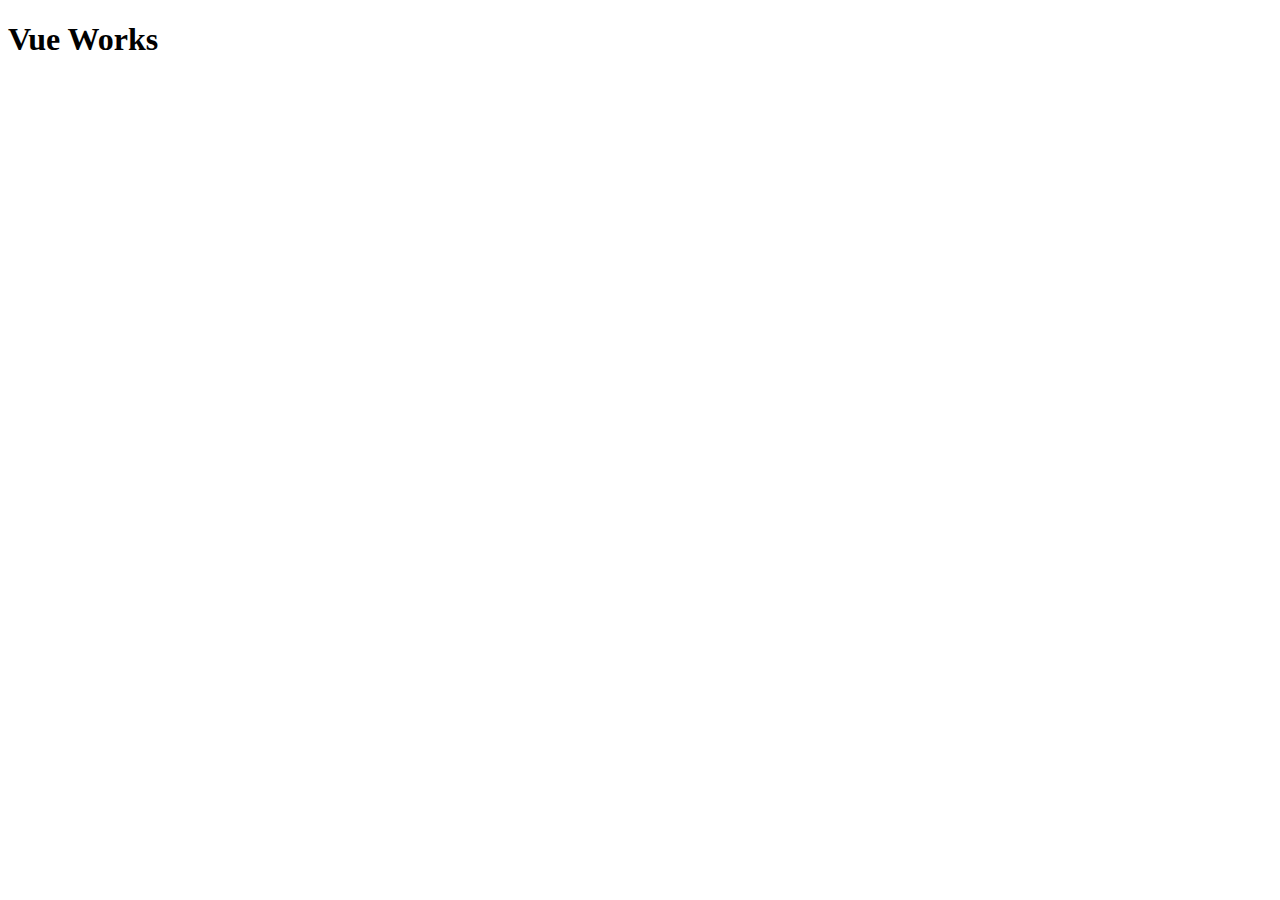
==== index.html @ ab4d7615 "add bootstrap CDN" ====
<!DOCTYPE html>
<html lang="zh-Hant-TW">
<head>
  <meta charset="UTF-8">
  <meta http-equiv="X-UA-Compatible" content="IE=edge">
  <meta name="viewport" content="width=device-width, initial-scale=1.0">
  <title>Vue Works</title>
  <link href="https://cdn.jsdelivr.net/npm/bootstrap@5.1.1/dist/css/bootstrap.min.css" rel="stylesheet" integrity="sha384-F3w7mX95PdgyTmZZMECAngseQB83DfGTowi0iMjiWaeVhAn4FJkqJByhZMI3AhiU" crossorigin="anonymous">
</head>
<body>
  <h1>Vue Works</h1>
  
  <script src="https://cdn.jsdelivr.net/npm/bootstrap@5.1.1/dist/js/bootstrap.bundle.min.js" integrity="sha384-/bQdsTh/da6pkI1MST/rWKFNjaCP5gBSY4sEBT38Q/9RBh9AH40zEOg7Hlq2THRZ" crossorigin="anonymous"></script>
</body>
</html>
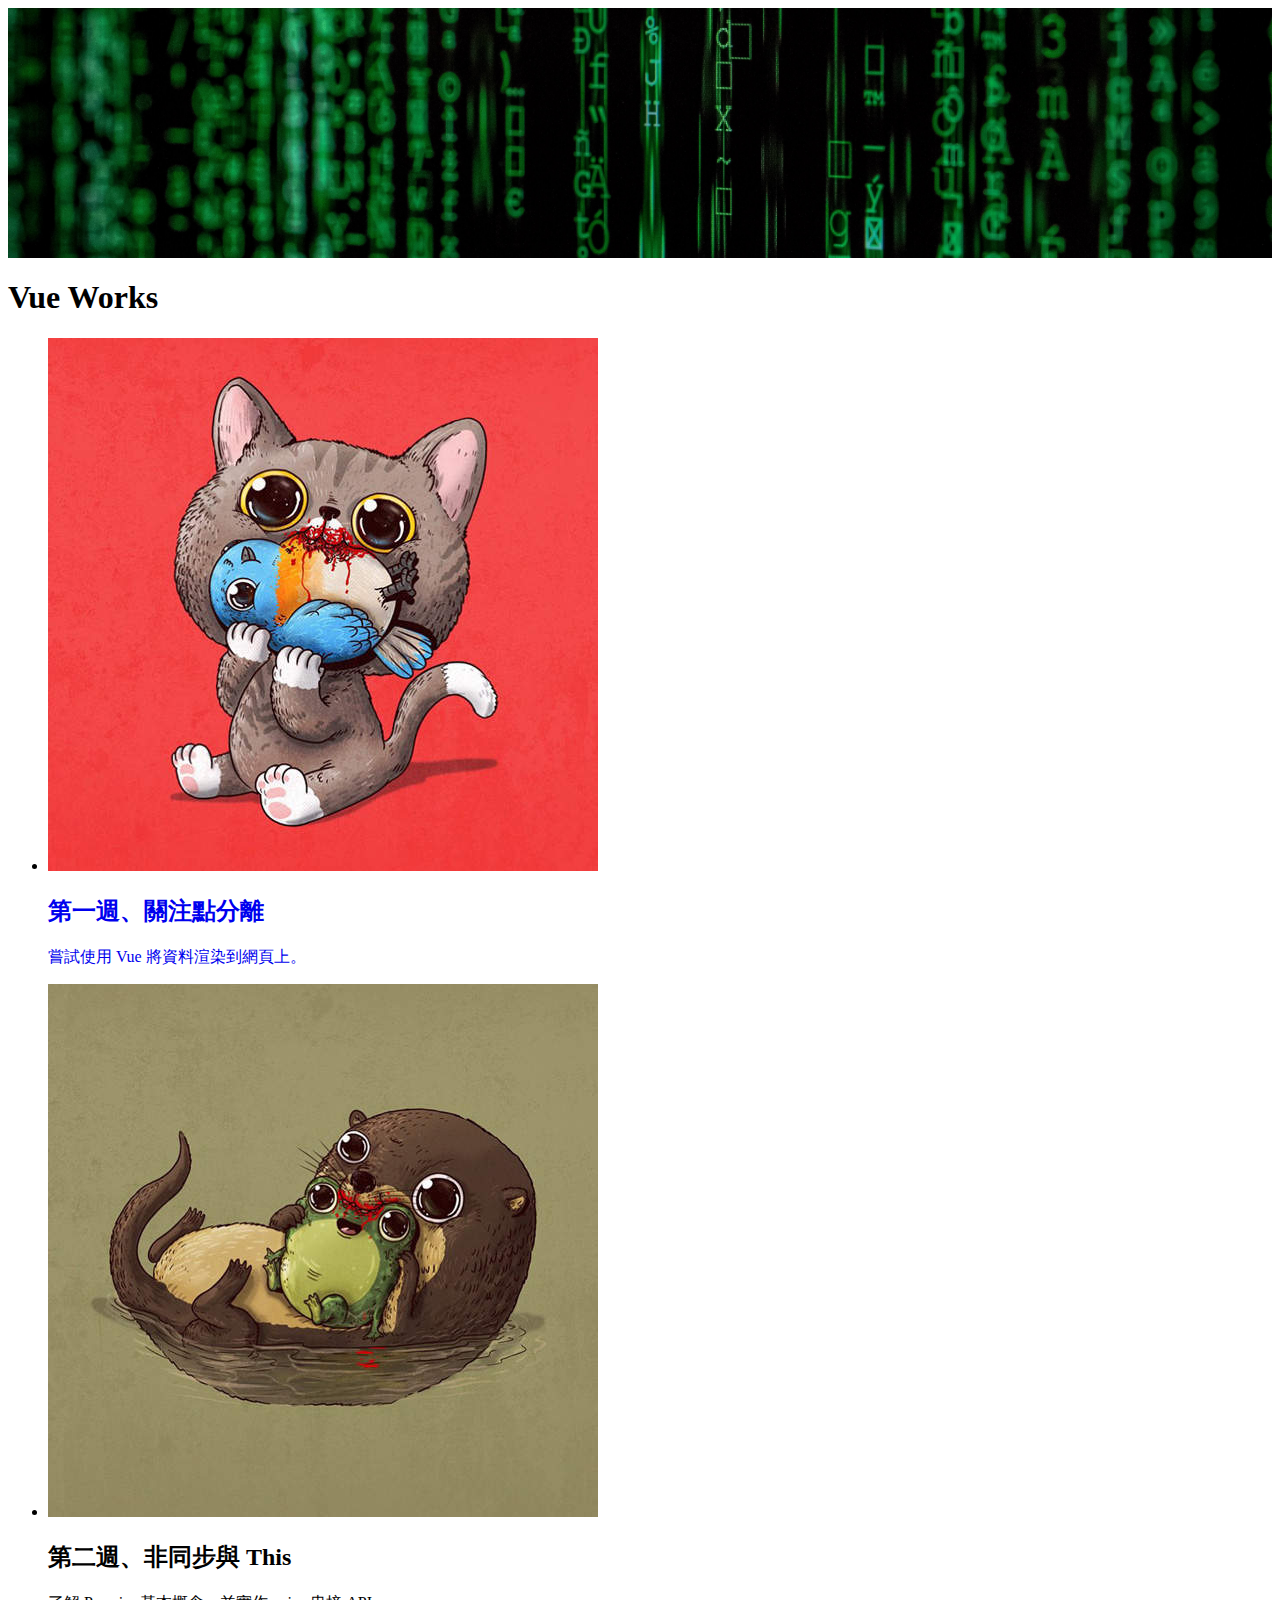
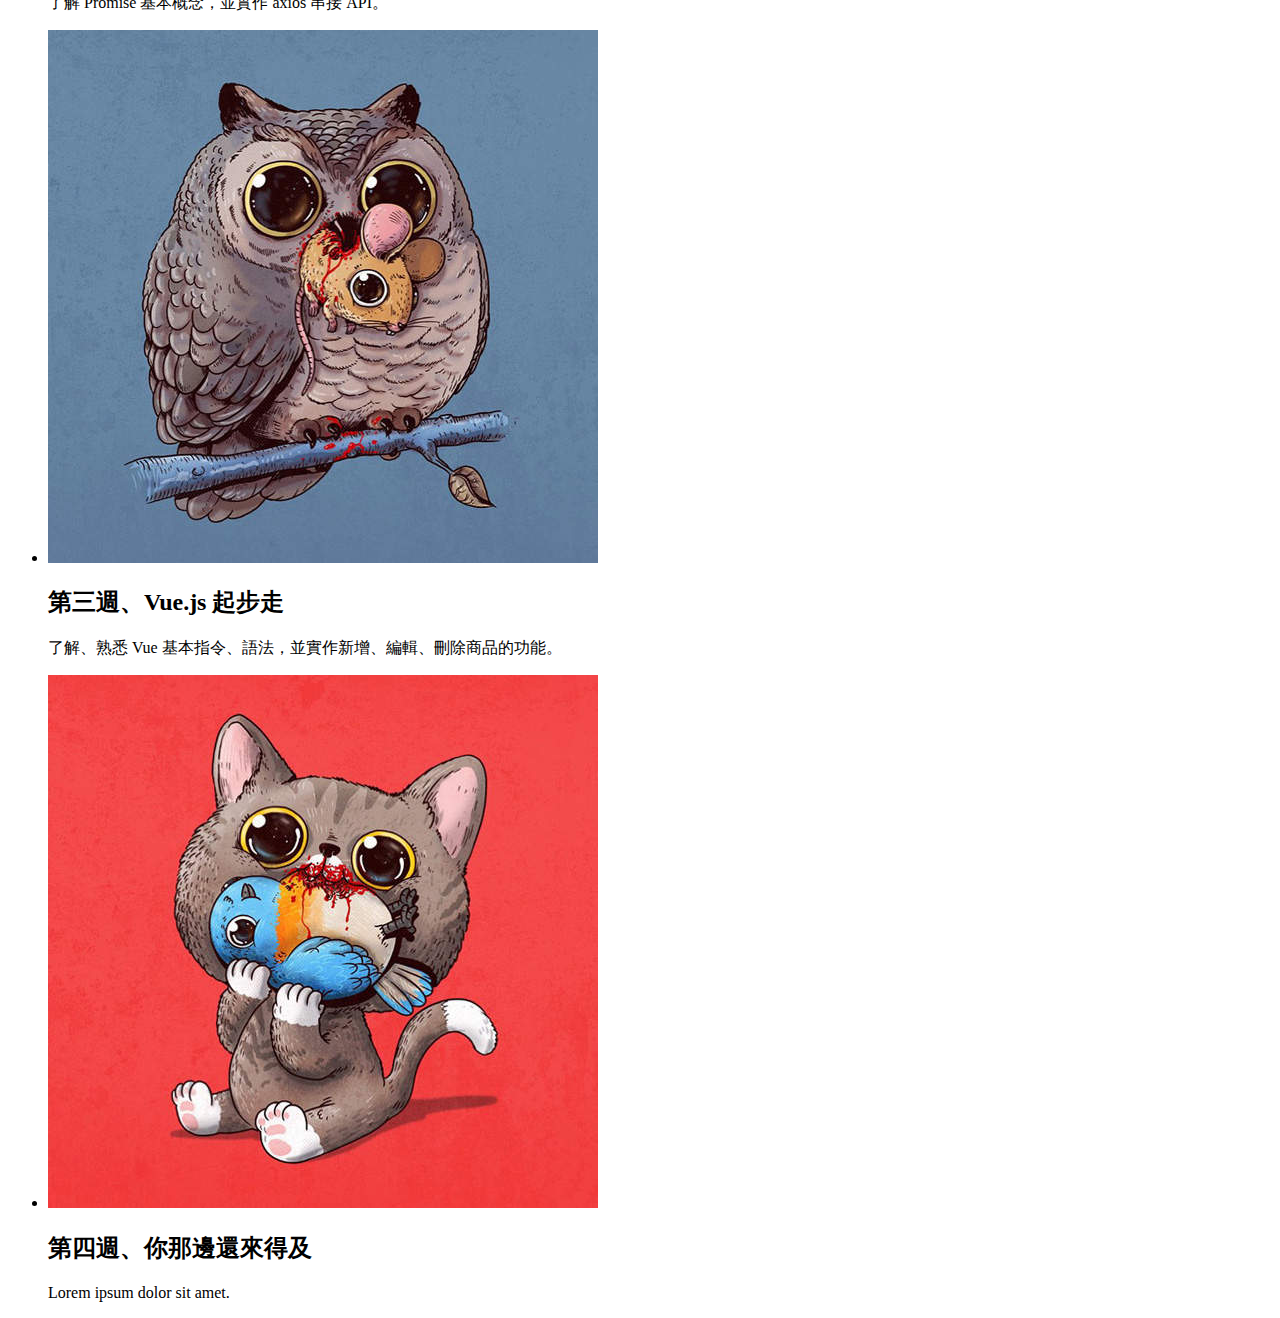
==== commit cd3802e3: "add config & pages folders, update index.html" ====
--- a/index.html
+++ b/index.html
@@ -1,15 +1,65 @@
 <!DOCTYPE html>
 <html lang="zh-Hant-TW">
+
 <head>
   <meta charset="UTF-8">
   <meta http-equiv="X-UA-Compatible" content="IE=edge">
   <meta name="viewport" content="width=device-width, initial-scale=1.0">
   <title>Vue Works</title>
-  <link href="https://cdn.jsdelivr.net/npm/bootstrap@5.1.1/dist/css/bootstrap.min.css" rel="stylesheet" integrity="sha384-F3w7mX95PdgyTmZZMECAngseQB83DfGTowi0iMjiWaeVhAn4FJkqJByhZMI3AhiU" crossorigin="anonymous">
+  <link href="https://cdn.jsdelivr.net/npm/bootstrap@5.1.1/dist/css/bootstrap.min.css" rel="stylesheet"
+    integrity="sha384-F3w7mX95PdgyTmZZMECAngseQB83DfGTowi0iMjiWaeVhAn4FJkqJByhZMI3AhiU" crossorigin="anonymous">
+  <link rel="stylesheet" href="assets/css/all.css">
 </head>
-<body>
-  <h1>Vue Works</h1>
-  
-  <script src="https://cdn.jsdelivr.net/npm/bootstrap@5.1.1/dist/js/bootstrap.bundle.min.js" integrity="sha384-/bQdsTh/da6pkI1MST/rWKFNjaCP5gBSY4sEBT38Q/9RBh9AH40zEOg7Hlq2THRZ" crossorigin="anonymous"></script>
+
+<body class="">
+  <div class="banner | mb-5"></div>
+  <div class="container">
+    <h1 class="text-center | mb-4">Vue Works</h1>
+    <ul class="row gy-3 | list-unstyled | text-dark | mb-0">
+      <li class="col-4">
+        <a class="d-block | link-dark | h-100" href="#">
+          <div class="card shadow | h-100">
+            <img src="assets/img/cat_eat_fish.jpg" alt="cat_eat_fish" class="card-img-top">
+            <div class="card-body flex-grow-1">
+              <h2 class="card-title | fs-4">第一週、關注點分離</h2>
+              <p class="card-text">嘗試使用 Vue 將資料渲染到網頁上。</p>
+            </div>
+          </div>
+        </a>
+      </li>
+      <li class="col-4">
+        <div class="card shadow">
+          <img src="assets/img/beaver_eat_frog.jpg" alt="beaver_eat_frog" class="card-img-top">
+          <div class="card-body">
+            <h2 class="card-title | fs-4">第二週、非同步與 This</h2>
+            <p class="card-text">了解 Promise 基本概念，並實作 axios 串接 API。</p>
+          </div>
+        </div>
+      </li>
+      <li class="col-4">
+        <div class="card shadow">
+          <img src="assets/img/owl_eat_rat.jpg" alt="owl_eat_rat" class="card-img-top">
+          <div class="card-body">
+            <h2 class="card-title | fs-4">第三週、Vue.js 起步走</h2>
+            <p class="card-text">了解、熟悉 Vue 基本指令、語法，並實作新增、編輯、刪除商品的功能。</p>
+          </div>
+        </div>
+      </li>
+      <li class="col-4 d-none">
+        <div class="card">
+          <img src="assets/img/cat_eat_fish.jpg" alt="" class="card-img-top">
+          <div class="card-body">
+            <h2 class="card-title | fs-4">第四週、你那邊還來得及</h2>
+            <p class="card-text">Lorem ipsum dolor sit amet.</p>
+          </div>
+        </div>
+      </li>
+    </ul>
+  </div>
+
+  <script src="https://cdn.jsdelivr.net/npm/bootstrap@5.1.1/dist/js/bootstrap.bundle.min.js"
+    integrity="sha384-/bQdsTh/da6pkI1MST/rWKFNjaCP5gBSY4sEBT38Q/9RBh9AH40zEOg7Hlq2THRZ" crossorigin="anonymous">
+  </script>
 </body>
+
 </html>--- a/assets/css/all.css
+++ b/assets/css/all.css
@@ -0,0 +1,11 @@
+a {
+  text-decoration: none;
+}
+
+.banner {
+  background: url("../img/hacker_style.jpg");
+  background-position: center center;
+  background-size: cover;
+  height: 250px;
+}
+/*# sourceMappingURL=all.css.map */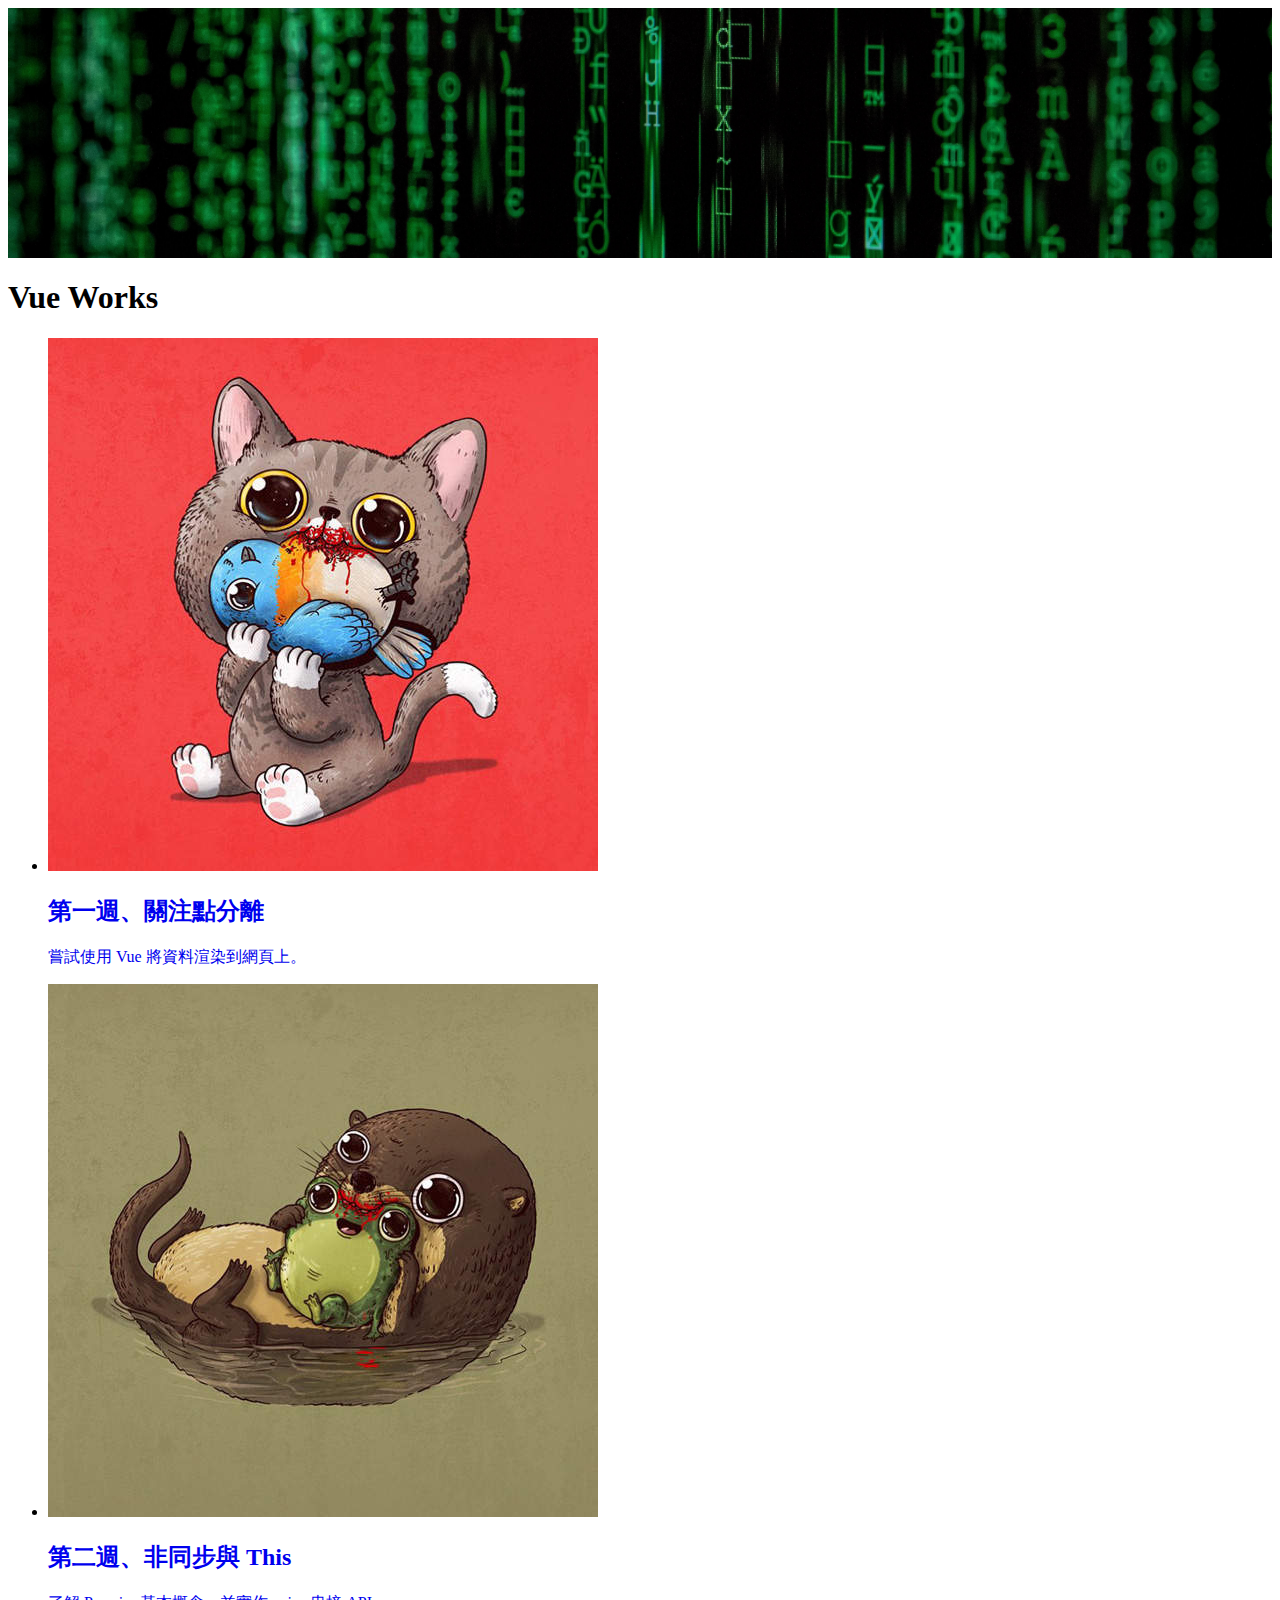
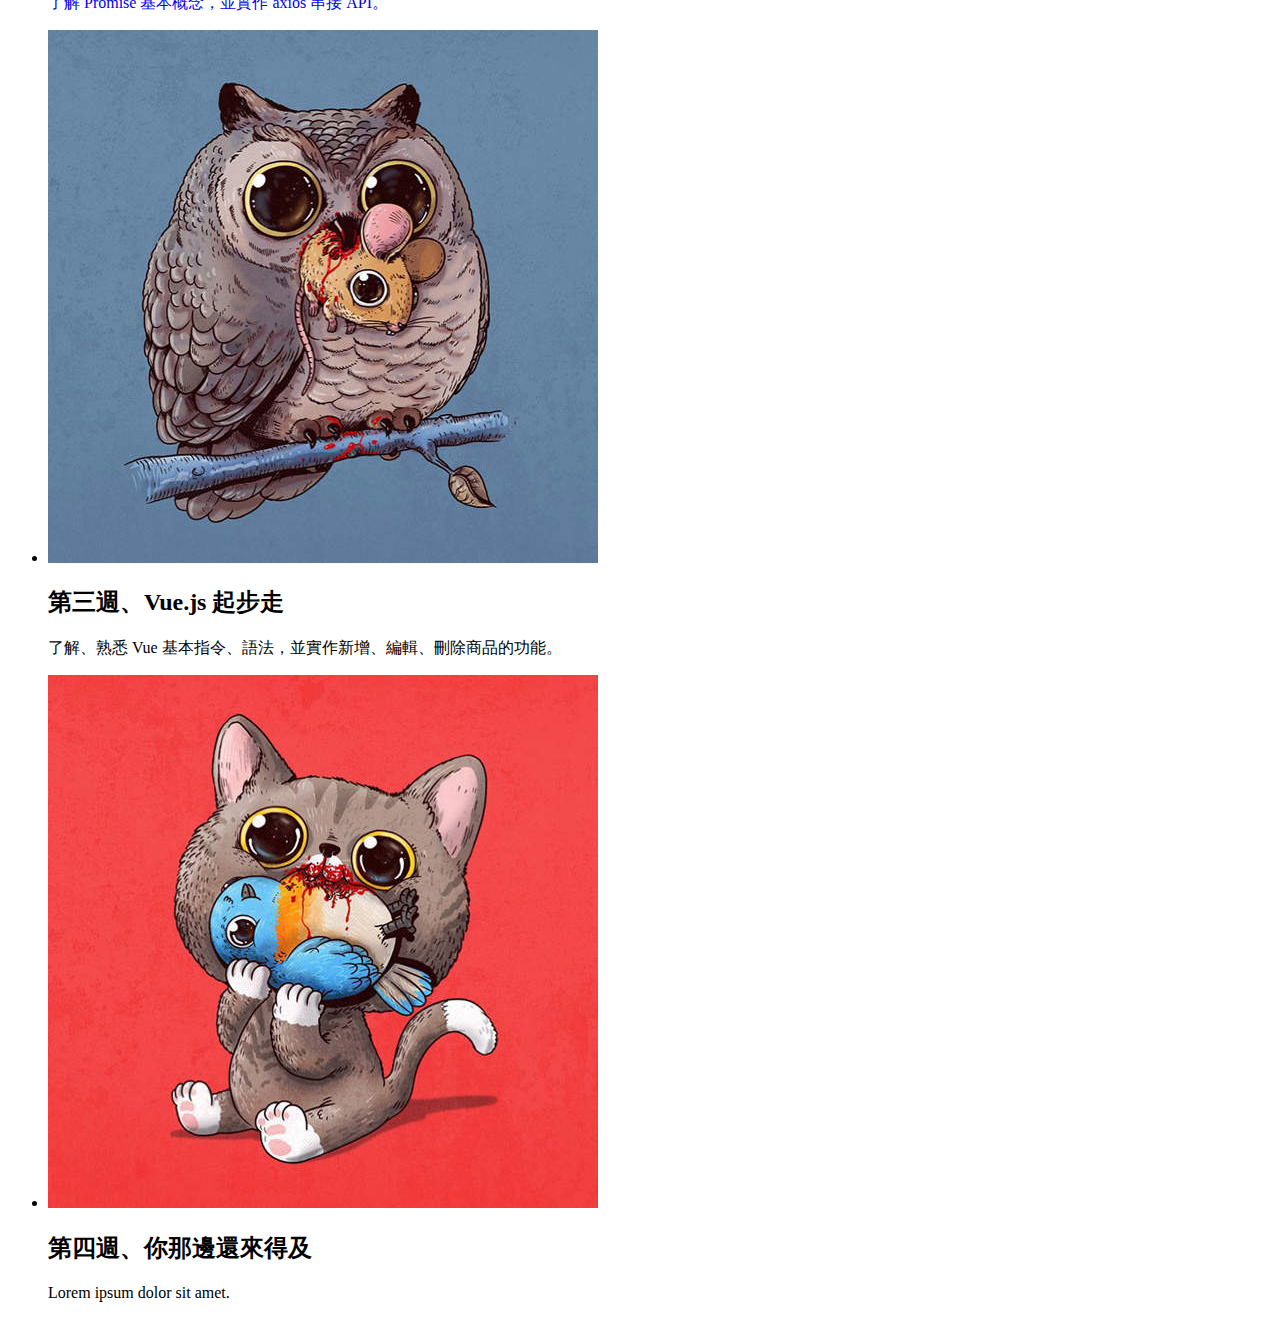
==== commit ad3882af: "Merge pull request #2 from bugbug777/week2" ====
--- a/index.html
+++ b/index.html
@@ -17,7 +17,7 @@
     <h1 class="text-center | mb-4">Vue Works</h1>
     <ul class="row gy-3 | list-unstyled | text-dark | mb-0">
       <li class="col-4">
-        <a class="d-block | link-dark | h-100" href="#">
+        <a class="d-block | link-dark | h-100" href="week1/index.html">
           <div class="card shadow | h-100">
             <img src="assets/img/cat_eat_fish.jpg" alt="cat_eat_fish" class="card-img-top">
             <div class="card-body flex-grow-1">
@@ -28,13 +28,15 @@
         </a>
       </li>
       <li class="col-4">
-        <div class="card shadow">
-          <img src="assets/img/beaver_eat_frog.jpg" alt="beaver_eat_frog" class="card-img-top">
-          <div class="card-body">
-            <h2 class="card-title | fs-4">第二週、非同步與 This</h2>
-            <p class="card-text">了解 Promise 基本概念，並實作 axios 串接 API。</p>
+        <a class="d-block | link-dark | h-100" href="week2/index.html">
+          <div class="card shadow | h-100">
+            <img src="assets/img/beaver_eat_frog.jpg" alt="beaver_eat_frog" class="card-img-top">
+            <div class="card-body">
+              <h2 class="card-title | fs-4">第二週、非同步與 This</h2>
+              <p class="card-text">了解 Promise 基本概念，並實作 axios 串接 API。</p>
+            </div>
           </div>
-        </div>
+        </a>
       </li>
       <li class="col-4">
         <div class="card shadow">
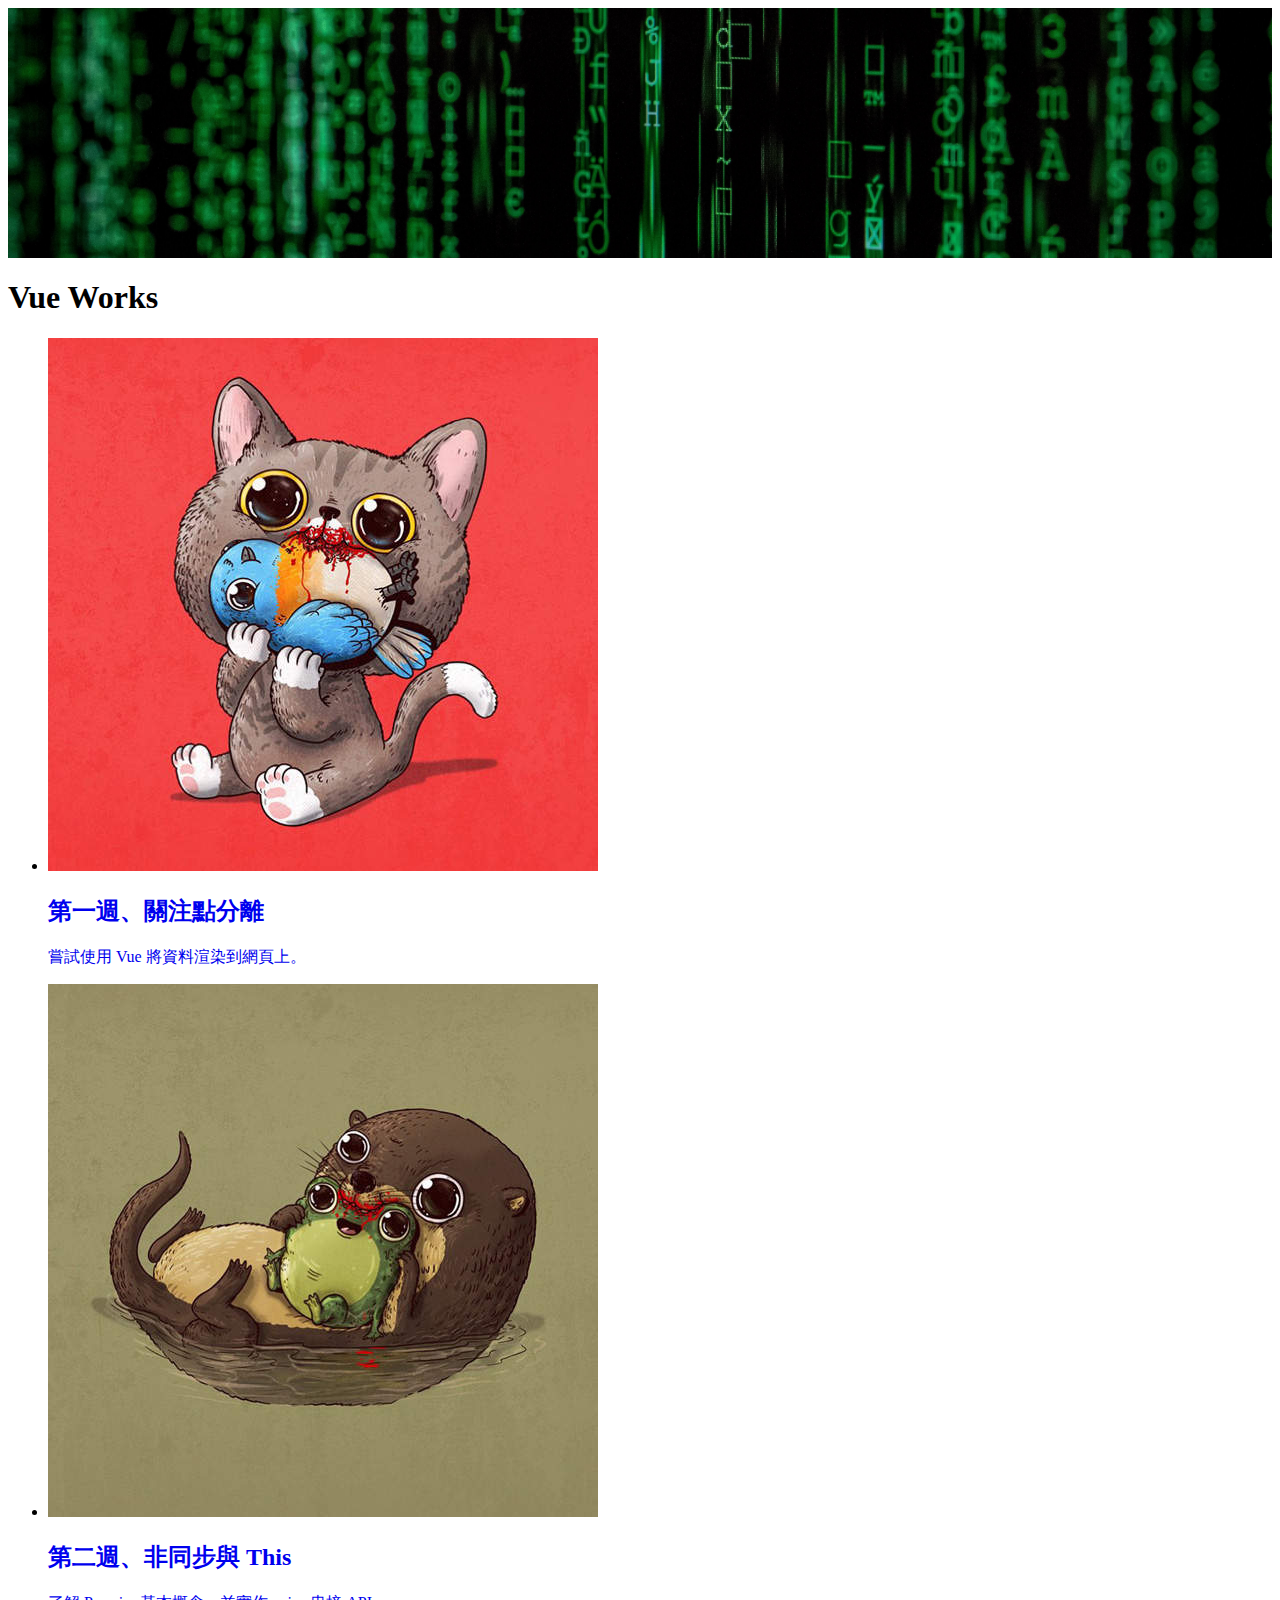
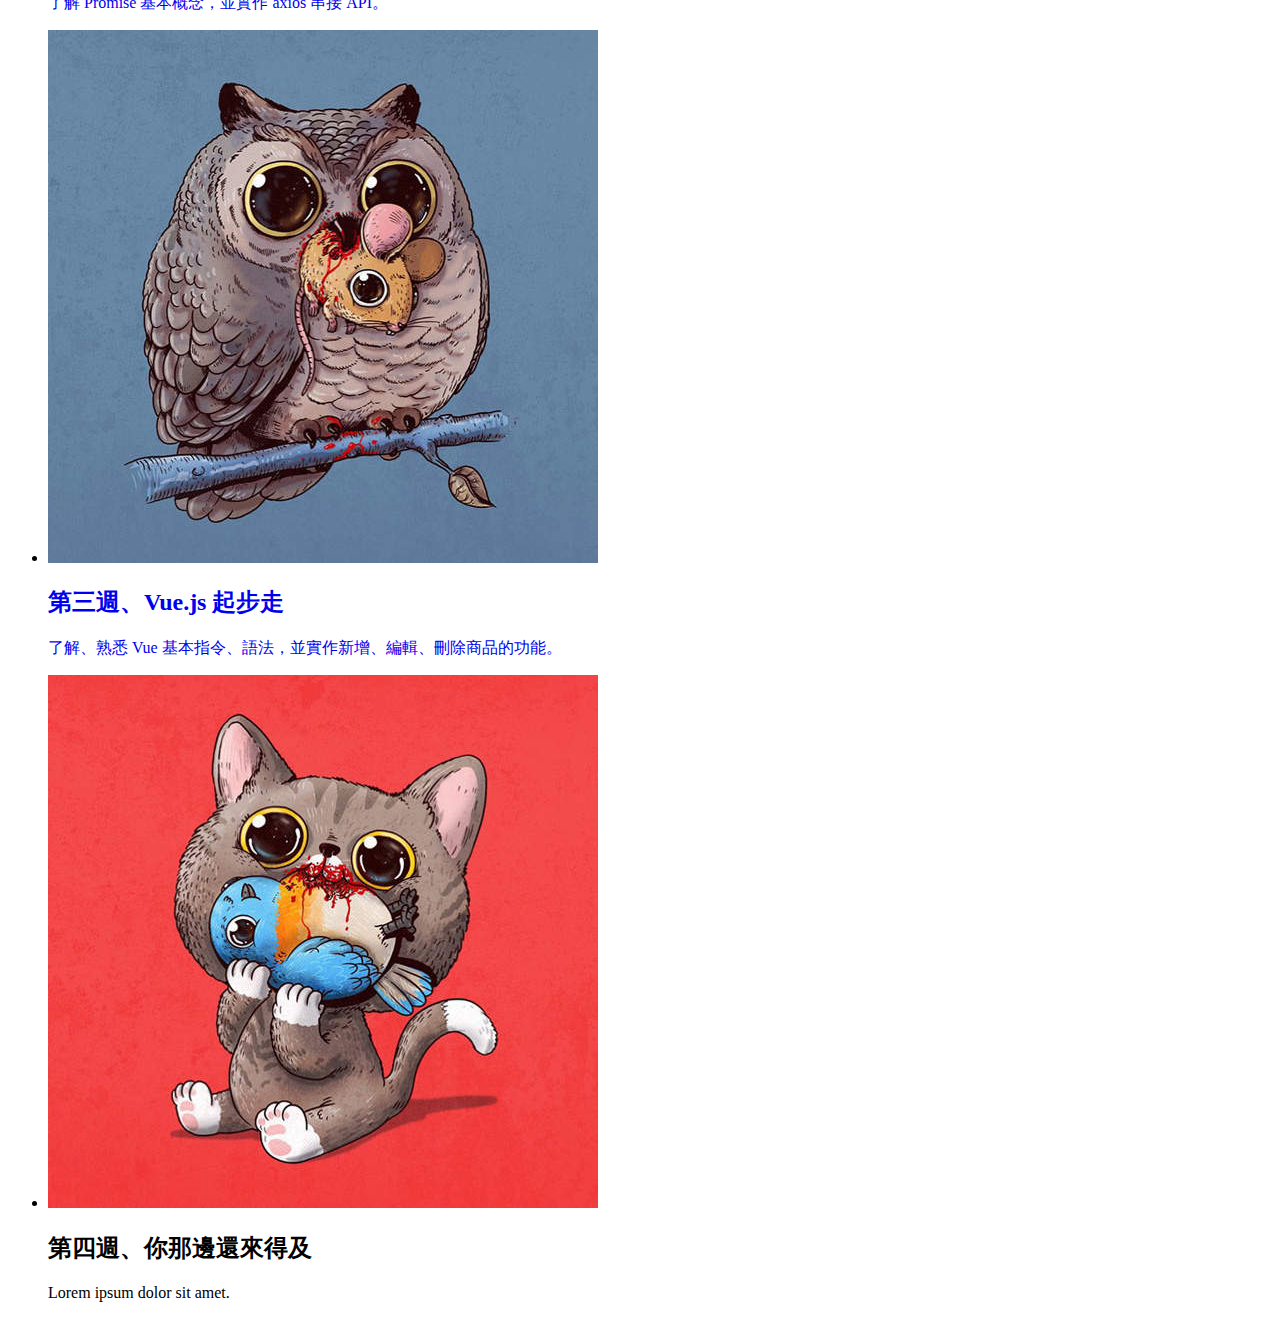
==== commit 47449def: "update: index.html" ====
--- a/index.html
+++ b/index.html
@@ -39,13 +39,15 @@
         </a>
       </li>
       <li class="col-4">
-        <div class="card shadow">
-          <img src="assets/img/owl_eat_rat.jpg" alt="owl_eat_rat" class="card-img-top">
-          <div class="card-body">
-            <h2 class="card-title | fs-4">第三週、Vue.js 起步走</h2>
-            <p class="card-text">了解、熟悉 Vue 基本指令、語法，並實作新增、編輯、刪除商品的功能。</p>
+        <a class="d-block | link-dark | h-100" href="week3/index.html">
+          <div class="card shadow">
+            <img src="assets/img/owl_eat_rat.jpg" alt="owl_eat_rat" class="card-img-top">
+            <div class="card-body">
+              <h2 class="card-title | fs-4">第三週、Vue.js 起步走</h2>
+              <p class="card-text">了解、熟悉 Vue 基本指令、語法，並實作新增、編輯、刪除商品的功能。</p>
+            </div>
           </div>
-        </div>
+        </a>
       </li>
       <li class="col-4 d-none">
         <div class="card">
